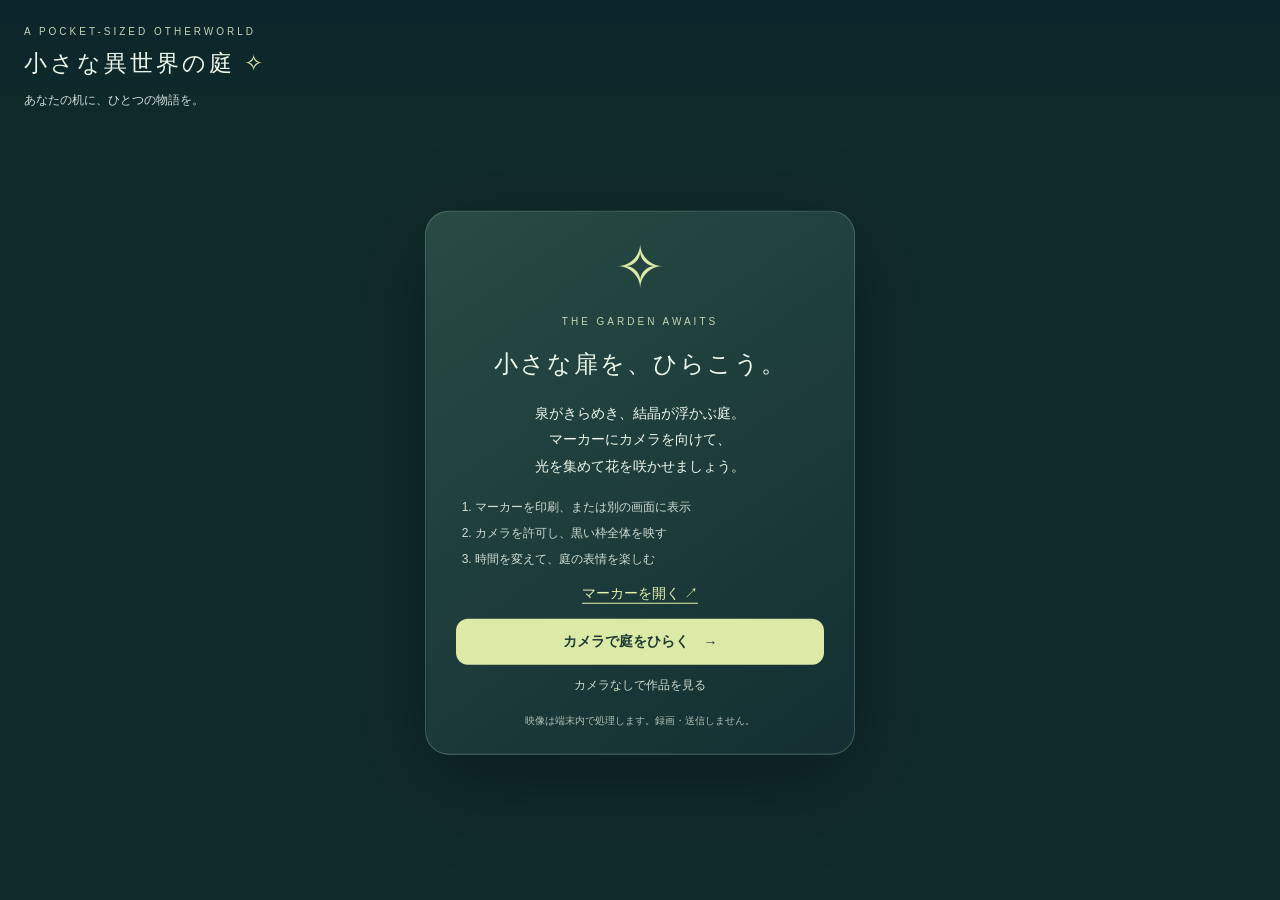
==== index.html @ b84da59b "Build original AR garden with custom marker and time controls" ====
<!doctype html>
<html lang="ja"><head><meta charset="utf-8"><meta name="viewport" content="width=device-width,initial-scale=1,viewport-fit=cover"><meta name="theme-color" content="#102b2b"><title>小さな異世界の庭</title><link rel="stylesheet" href="style.css"><script defer src="vendor/aframe.min.js"></script><script defer src="vendor/aframe-ar.js"></script><script defer src="garden.js"></script></head>
<body><header><span class="eyebrow">A POCKET-SIZED OTHERWORLD</span><h1>小さな異世界の庭<span> ✧</span></h1><p id="status" role="status">あなたの机に、ひとつの物語を。</p></header>
<main id="welcome" class="panel"><div class="sigil">✧</div><span class="eyebrow">THE GARDEN AWAITS</span><h2>小さな扉を、ひらこう。</h2><p>泉がきらめき、結晶が浮かぶ庭。<br>マーカーにカメラを向けて、<br>光を集めて花を咲かせましょう。</p><ol><li>マーカーを印刷、または別の画面に表示</li><li>カメラを許可し、黒い枠全体を映す</li><li>時間を変えて、庭の表情を楽しむ</li></ol><a href="marker.html" target="_blank" rel="noopener">マーカーを開く ↗</a><button id="start" class="primary">カメラで庭をひらく <span>→</span></button><button id="preview" class="quiet">カメラなしで作品を見る</button><small>映像は端末内で処理します。録画・送信しません。</small></main>
<div id="scene-host"></div><div id="reticle" hidden><i></i><p>黒い枠全体を映してください</p></div>
<section id="controls" class="controls" hidden aria-label="庭の操作"><div class="mode-label"><span id="season">DAYLIGHT / 木漏れ日の庭</span><button id="help" class="quiet">使い方</button></div><div class="segments" aria-label="時間帯"><button data-time="day" aria-pressed="true">☀ 昼</button><button data-time="dusk" aria-pressed="false">◒ 夕暮れ</button><button data-time="night" aria-pressed="false">☾ 夜</button></div><div class="actions"><button id="wish" class="primary">✧ 光を集める <span id="count">0 / 5</span></button><button id="motion" aria-pressed="false" aria-label="アニメーションを一時停止">Ⅱ</button></div><p id="hint" role="status">5つの光で、泉のまわりに花が咲きます。</p><div class="footer"><span id="view-label">MARKER AR</span><button id="reset" class="quiet">はじめから</button><button id="exit" class="quiet">終了</button></div></section>
<dialog id="guide"><h2>庭の楽しみ方</h2><p>明るい場所で、マーカーを平らに置き、30〜60 cmほど離して黒い枠をすべて映してください。反射や強い影を避けましょう。</p><p>時間を切り替えるとCGの光や泉の色が変わります。実写映像の明るさは変わりません。</p><p>カメラが使えない場合は、Safari / Chromeで直接URLを開き、サイトのカメラ許可をご確認ください。</p><a href="marker.html" target="_blank" rel="noopener">マーカーを表示 ↗</a><button id="close-guide" class="primary">庭にもどる</button></dialog>
<noscript>このアプリにはJavaScriptとカメラの許可が必要です。</noscript></body></html>
---- style.css ----
:root{color-scheme:dark;--ink:#edf8e9;--gold:#dceaa7;--glass:rgba(14,38,37,.91)}*{box-sizing:border-box}body{margin:0;background:#102b2b;color:var(--ink);font-family:"Yu Gothic",Meiryo,sans-serif;font-size:14px;overflow:hidden}body.active{background:transparent}body.preview{background:radial-gradient(ellipse at 50% 40%,#355a58,#0c242d 75%)}header{position:fixed;z-index:5;top:0;left:0;width:100%;padding:calc(22px + env(safe-area-inset-top)) 24px 18px;background:linear-gradient(#0b252be8,transparent);pointer-events:none}.eyebrow{font-size:10px;letter-spacing:3px;color:#c5d4b1}h1{font-family:serif;font-weight:500;letter-spacing:3px;font-size:23px;margin:10px 0}h1 span{color:var(--gold)}header p{font-size:12px;color:#d1dfd6;margin:8px 0}.panel{position:absolute;z-index:6;top:50%;left:50%;transform:translate(-50%,-44%);width:min(430px,calc(100% - 36px));padding:26px 30px;text-align:center;background:linear-gradient(145deg,#284b44,#132f32);border:1px solid #b9d4ae44;border-radius:24px;box-shadow:0 24px 90px #0005}.sigil{color:var(--gold);font-family:serif;font-size:60px;line-height:1;margin-bottom:14px}h2{font-family:serif;font-size:24px;font-weight:500;letter-spacing:2px}p{line-height:1.9}ol{text-align:left;padding-left:19px;font-size:12px;line-height:2.2;color:#cfddd1}a{color:#e3efad;text-underline-offset:5px}button{font:inherit;color:inherit;cursor:pointer;border:1px solid #d8e7bd33;border-radius:12px;background:#ffffff09;min-height:46px;padding:10px 15px;touch-action:manipulation}button:focus-visible,a:focus-visible{outline:3px solid #f6da83;outline-offset:3px}button:disabled{opacity:.45;cursor:default}.primary{background:var(--gold);color:#1c3932;border:0;font-weight:bold;display:flex;justify-content:space-between;align-items:center;gap:15px}.panel button{width:100%;margin-top:16px;justify-content:center}.panel .quiet{margin-top:3px}small{display:block;font-size:10px;color:#acbfb5;margin-top:10px}.quiet{background:none;border:0;font-size:12px;min-height:36px;color:#cbdcca;padding:6px 10px}.controls{position:fixed;z-index:5;bottom:calc(16px + env(safe-area-inset-bottom));left:50%;transform:translateX(-50%);width:min(440px,calc(100% - 28px));background:var(--glass);backdrop-filter:blur(14px);padding:12px 16px;border:1px solid #cbe3bc44;border-radius:20px;box-shadow:0 12px 40px #0003}.mode-label,.footer{display:flex;align-items:center;justify-content:space-between;font-size:10px;letter-spacing:1px}.segments{display:flex;gap:5px;padding:4px;background:#0002;border-radius:14px}.segments button{flex:1;border:0}.segments [aria-pressed=true]{background:#dceaa7;color:#203e35}.actions{display:flex;gap:8px;margin-top:12px}.actions .primary{flex:1}.controls p{text-align:center;font-size:11px;margin:10px 0 2px;color:#cedec5}.footer{color:#95b9ab;font-size:9px}#scene-host,a-scene{position:fixed!important;inset:0;width:100%;height:100%}#reticle{position:fixed;z-index:3;top:40%;left:50%;transform:translate(-50%,-50%);text-align:center;color:#fff;text-shadow:0 1px 5px #000}#reticle i{display:block;width:160px;height:160px;margin:auto;border:1px solid #e1efbeaa;border-radius:24px}#reticle p{font-size:12px;white-space:nowrap}dialog{background:#153734;color:var(--ink);border:1px solid #9abfa4;border-radius:20px;padding:25px;max-width:380px;width:90%;z-index:20}dialog::backdrop{background:#0008}dialog button{margin-top:24px;width:100%;justify-content:center}[hidden]{display:none!important}@media(max-height:720px){.panel{padding:16px 23px;transform:translate(-50%,-40%)}.sigil{font-size:35px;margin-bottom:5px}.panel h2{font-size:21px;margin:12px 0}.panel p{font-size:12px}.panel ol{line-height:1.8}.controls{bottom:8px;padding:8px 12px}header{padding-top:14px}}@media(prefers-reduced-motion:reduce){*{scroll-behavior:auto}}
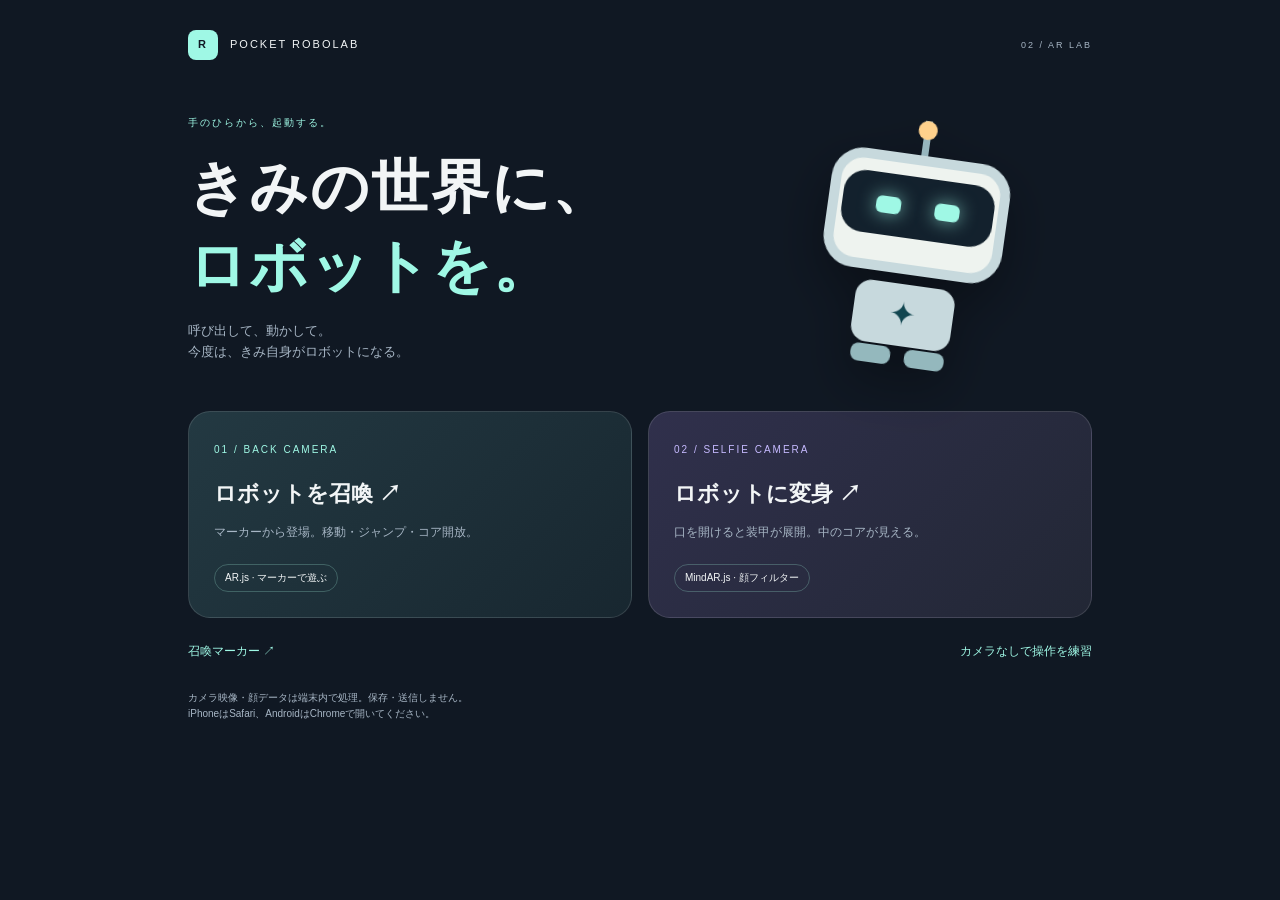
==== commit 9772df5e: "Build playable robot AR and mouth-driven face armor" ====
--- a/index.html
+++ b/index.html
@@ -1,8 +1 @@
-<!doctype html>
-<html lang="ja"><head><meta charset="utf-8"><meta name="viewport" content="width=device-width,initial-scale=1,viewport-fit=cover"><meta name="theme-color" content="#102b2b"><title>小さな異世界の庭</title><link rel="stylesheet" href="style.css"><script defer src="vendor/aframe.min.js"></script><script defer src="vendor/aframe-ar.js"></script><script defer src="garden.js"></script></head>
-<body><header><span class="eyebrow">A POCKET-SIZED OTHERWORLD</span><h1>小さな異世界の庭<span> ✧</span></h1><p id="status" role="status">あなたの机に、ひとつの物語を。</p></header>
-<main id="welcome" class="panel"><div class="sigil">✧</div><span class="eyebrow">THE GARDEN AWAITS</span><h2>小さな扉を、ひらこう。</h2><p>泉がきらめき、結晶が浮かぶ庭。<br>マーカーにカメラを向けて、<br>光を集めて花を咲かせましょう。</p><ol><li>マーカーを印刷、または別の画面に表示</li><li>カメラを許可し、黒い枠全体を映す</li><li>時間を変えて、庭の表情を楽しむ</li></ol><a href="marker.html" target="_blank" rel="noopener">マーカーを開く ↗</a><button id="start" class="primary">カメラで庭をひらく <span>→</span></button><button id="preview" class="quiet">カメラなしで作品を見る</button><small>映像は端末内で処理します。録画・送信しません。</small></main>
-<div id="scene-host"></div><div id="reticle" hidden><i></i><p>黒い枠全体を映してください</p></div>
-<section id="controls" class="controls" hidden aria-label="庭の操作"><div class="mode-label"><span id="season">DAYLIGHT / 木漏れ日の庭</span><button id="help" class="quiet">使い方</button></div><div class="segments" aria-label="時間帯"><button data-time="day" aria-pressed="true">☀ 昼</button><button data-time="dusk" aria-pressed="false">◒ 夕暮れ</button><button data-time="night" aria-pressed="false">☾ 夜</button></div><div class="actions"><button id="wish" class="primary">✧ 光を集める <span id="count">0 / 5</span></button><button id="motion" aria-pressed="false" aria-label="アニメーションを一時停止">Ⅱ</button></div><p id="hint" role="status">5つの光で、泉のまわりに花が咲きます。</p><div class="footer"><span id="view-label">MARKER AR</span><button id="reset" class="quiet">はじめから</button><button id="exit" class="quiet">終了</button></div></section>
-<dialog id="guide"><h2>庭の楽しみ方</h2><p>明るい場所で、マーカーを平らに置き、30〜60 cmほど離して黒い枠をすべて映してください。反射や強い影を避けましょう。</p><p>時間を切り替えるとCGの光や泉の色が変わります。実写映像の明るさは変わりません。</p><p>カメラが使えない場合は、Safari / Chromeで直接URLを開き、サイトのカメラ許可をご確認ください。</p><a href="marker.html" target="_blank" rel="noopener">マーカーを表示 ↗</a><button id="close-guide" class="primary">庭にもどる</button></dialog>
-<noscript>このアプリにはJavaScriptとカメラの許可が必要です。</noscript></body></html>
+<!doctype html><html lang="ja"><head><meta charset="utf-8"><meta name="viewport" content="width=device-width,initial-scale=1,viewport-fit=cover"><meta name="theme-color" content="#101823"><title>ポケット・ロボラボ</title><link rel="stylesheet" href="lab.css"></head><body class="home"><main class="landing"><div class="brand"><b>R</b> POCKET ROBOLAB <small>02 / AR LAB</small></div><div class="intro"><span class="kicker">手のひらから、起動する。</span><h1>きみの世界に、<br><em>ロボットを。</em></h1><p>呼び出して、動かして。<br>今度は、きみ自身がロボットになる。</p><div class="bot-art" aria-hidden="true"><div class="antenna"></div><div class="head"><div class="visor"><i></i><i></i></div></div><div class="torso">✦</div><div class="feet"></div></div></div><nav class="modes"><a class="mode-card" href="play.html"><span class="kicker">01 / BACK CAMERA</span><h2>ロボットを召喚 ↗</h2><p>マーカーから登場。移動・ジャンプ・コア開放。</p><span class="pill">AR.js · マーカーで遊ぶ</span></a><a class="mode-card face-card" href="face.html"><span class="kicker">02 / SELFIE CAMERA</span><h2>ロボットに変身 ↗</h2><p>口を開けると装甲が展開。中のコアが見える。</p><span class="pill">MindAR.js · 顔フィルター</span></a></nav><div class="links"><a href="marker.html">召喚マーカー ↗</a><a href="play.html?preview=1">カメラなしで操作を練習</a></div><p class="privacy">カメラ映像・顔データは端末内で処理。保存・送信しません。<br>iPhoneはSafari、AndroidはChromeで開いてください。</p></main></body></html>
--- a/lab.css
+++ b/lab.css
@@ -0,0 +1 @@
+:root{color-scheme:dark;--bg:#101823;--text:#f2f5f6;--muted:#a7b6c5;--accent:#9ff8e5;--line:#ffffff20}*{box-sizing:border-box}body{margin:0;font:14px/1.6 'Yu Gothic',Meiryo,sans-serif;color:var(--text);background:var(--bg)}a{color:inherit;text-decoration:none}button,a,input{-webkit-tap-highlight-color:transparent}button{font:inherit;cursor:pointer;color:inherit;border:1px solid var(--line);background:#243343;border-radius:14px;min-height:48px;padding:10px 16px;touch-action:manipulation}button:disabled{opacity:.4;cursor:default}button:focus-visible,a:focus-visible,input:focus-visible{outline:3px solid #ffcf81;outline-offset:4px}.landing{max-width:960px;margin:auto;padding:30px 28px}.brand{display:flex;align-items:center;gap:12px;font-size:11px;letter-spacing:2px}.brand b{display:grid;place-items:center;background:var(--accent);color:var(--bg);width:30px;height:30px;border-radius:8px}.brand small{margin-left:auto;font-size:9px;color:var(--muted)}.intro{position:relative;padding:50px 0 35px}.kicker{font-size:10px;color:var(--accent);letter-spacing:2px}h1{font-size:clamp(32px,5vw,58px);letter-spacing:2px;line-height:1.35;margin:16px 0}h1 em{font-style:normal;color:var(--accent)}.intro p{color:var(--muted);font-size:13px}.modes{display:grid;grid-template-columns:1fr 1fr;gap:16px}.mode-card{display:block;border:1px solid var(--line);background:linear-gradient(135deg,#233942,#182730);border-radius:22px;padding:25px}.mode-card h2{font-size:22px;margin:17px 0 6px}.mode-card p{font-size:12px;color:var(--muted)}.pill{display:inline-block;font-size:10px;border:1px solid #8bcbbb50;border-radius:20px;padding:5px 10px;margin-top:10px}.face-card{background:linear-gradient(135deg,#30304c,#222735)}.face-card .kicker{color:#c6baff}.links{display:flex;justify-content:space-between;gap:16px;margin-top:24px;font-size:12px;color:var(--accent)}.privacy{color:var(--muted);font-size:10px;margin-top:28px}.bot-art{position:absolute;right:10%;top:75px;width:180px;height:230px;transform:rotate(8deg);filter:drop-shadow(0 20px 25px #0005)}.head{position:absolute;top:20px;width:180px;height:120px;border:10px solid #c7d9dd;border-radius:32px;background:#eef3ef}.visor{background:#13212d;border-radius:22px;margin:12px 4px;height:62px;display:flex;justify-content:space-evenly;align-items:center}.visor i{width:25px;height:17px;background:var(--accent);border-radius:6px;box-shadow:0 0 18px #9ff8e5aa}.antenna{position:absolute;top:-15px;left:86px;width:7px;height:40px;background:#97b6be}.antenna:before{content:'';position:absolute;top:0;left:-6px;width:19px;height:19px;border-radius:50%;background:#ffd18c}.torso{position:absolute;top:150px;left:40px;width:100px;height:62px;background:#c7d9dd;border-radius:16px;display:grid;place-items:center;color:#114650;font-size:32px}.feet{position:absolute;top:214px;left:43px;width:40px;height:18px;background:#94b8bd;border-radius:8px;box-shadow:54px 0 #94b8bd}.app{overflow:hidden;background:transparent}.app.preview{background:radial-gradient(ellipse at 50% 35%,#24465a,#101823 70%)}.topbar{position:fixed;z-index:10;top:0;left:0;right:0;padding:calc(18px + env(safe-area-inset-top)) 20px 26px;background:linear-gradient(#101823e8,transparent);pointer-events:none}.topbar a{pointer-events:auto;font-size:11px;color:#bacbd7}.topbar h1{font-size:21px;margin:10px 0 3px}.status{font-size:11px;color:var(--accent)}.start-panel{position:fixed;z-index:20;left:50%;top:48%;transform:translate(-50%,-50%);background:#192635f5;border:1px solid var(--line);border-radius:24px;padding:28px;width:min(400px,calc(100% - 36px));box-shadow:0 20px 80px #0005}.start-panel h2{font-size:25px;margin:5px 0 16px}.start-panel p{color:var(--muted);font-size:13px}.primary{background:var(--accent);color:#12272e;border:0;font-weight:bold}.start-panel button{width:100%;margin-top:16px}.start-panel a{display:inline-block;color:var(--accent);font-size:12px;margin-top:12px}.tiny{font-size:10px!important;color:var(--muted)}#stage{position:fixed;inset:0;overflow:hidden;z-index:0}a-scene{width:100%;height:100%}video{pointer-events:none}.dock{position:fixed;z-index:10;bottom:calc(14px + env(safe-area-inset-bottom));left:50%;transform:translateX(-50%);width:min(460px,calc(100% - 24px));padding:14px 16px;background:#162431ed;backdrop-filter:blur(16px);border:1px solid var(--line);border-radius:22px}.dock-head{display:flex;justify-content:space-between;align-items:center;font-size:10px;letter-spacing:1px;color:var(--muted)}.dock-head button{font-size:10px;min-height:32px;padding:4px 8px;background:none;border:0}.gamepad{display:flex;align-items:center;justify-content:space-between;gap:15px;padding-top:10px}.dpad{display:grid;grid-template-columns:44px 44px 44px;grid-template-rows:46px 46px;gap:4px;touch-action:none;user-select:none}.dpad button{padding:0;font-size:22px;min-height:44px;touch-action:none}.dpad [data-dir=up]{grid-column:2}.dpad [data-dir=left]{grid-column:1;grid-row:2}.dpad [data-dir=down]{grid-column:2;grid-row:2}.dpad [data-dir=right]{grid-column:3;grid-row:2}.dpad button.pressed{background:var(--accent);color:#12272e}.action-pad{display:grid;grid-template-columns:1fr 1fr;gap:7px;flex:1}.action-pad button{font-size:11px;padding:8px 3px;white-space:nowrap}.action-pad .core{grid-column:span 2;color:var(--accent)}.hint{text-align:center;color:var(--muted);font-size:10px;margin:12px 0 0}.swatches{display:flex;gap:8px;margin:12px 0}.swatches button{flex:1;font-size:12px;min-height:40px;padding:6px}.swatches [aria-pressed=true]{border-color:var(--accent);color:var(--accent)}.meter{height:5px;background:#ffffff1a;border-radius:10px;overflow:hidden;margin:12px 0}.meter i{display:block;height:100%;width:0;background:var(--accent)}.slider-row{display:flex;gap:15px;align-items:center;font-size:11px;color:var(--muted)}.slider-row input{width:100%;accent-color:var(--accent)}#tracking-hint{position:fixed;top:43%;left:50%;transform:translate(-50%,-50%);z-index:4;text-align:center;pointer-events:none;color:white;text-shadow:0 2px 6px black;font-size:12px}.scan-frame{width:160px;height:160px;border:1px solid #9ff8e580;border-radius:24px;margin:auto auto 16px}#error{color:#ffd5b3;font-size:12px}.face-dock{max-width:420px}.home-return{display:block;margin-top:14px;text-align:center;font-size:11px;color:var(--muted)}[hidden]{display:none!important}@media(max-width:600px){.landing{padding:22px}.intro{padding:35px 0 25px}.intro h1{font-size:34px}.bot-art{right:0;top:70px;transform:scale(.62) rotate(8deg);transform-origin:right top}.modes{grid-template-columns:1fr;gap:12px}.mode-card{padding:19px 22px}.mode-card h2{font-size:21px;margin-top:10px}.mode-card p{margin:5px 0}.pill{margin-top:7px}.intro p{font-size:12px}.links{font-size:11px}}@media(max-height:640px){.topbar{padding:10px 16px}.dock{bottom:6px;padding:8px 12px}.hint{margin-top:6px}.start-panel{top:47%;padding:20px}.topbar h1{font-size:18px}}
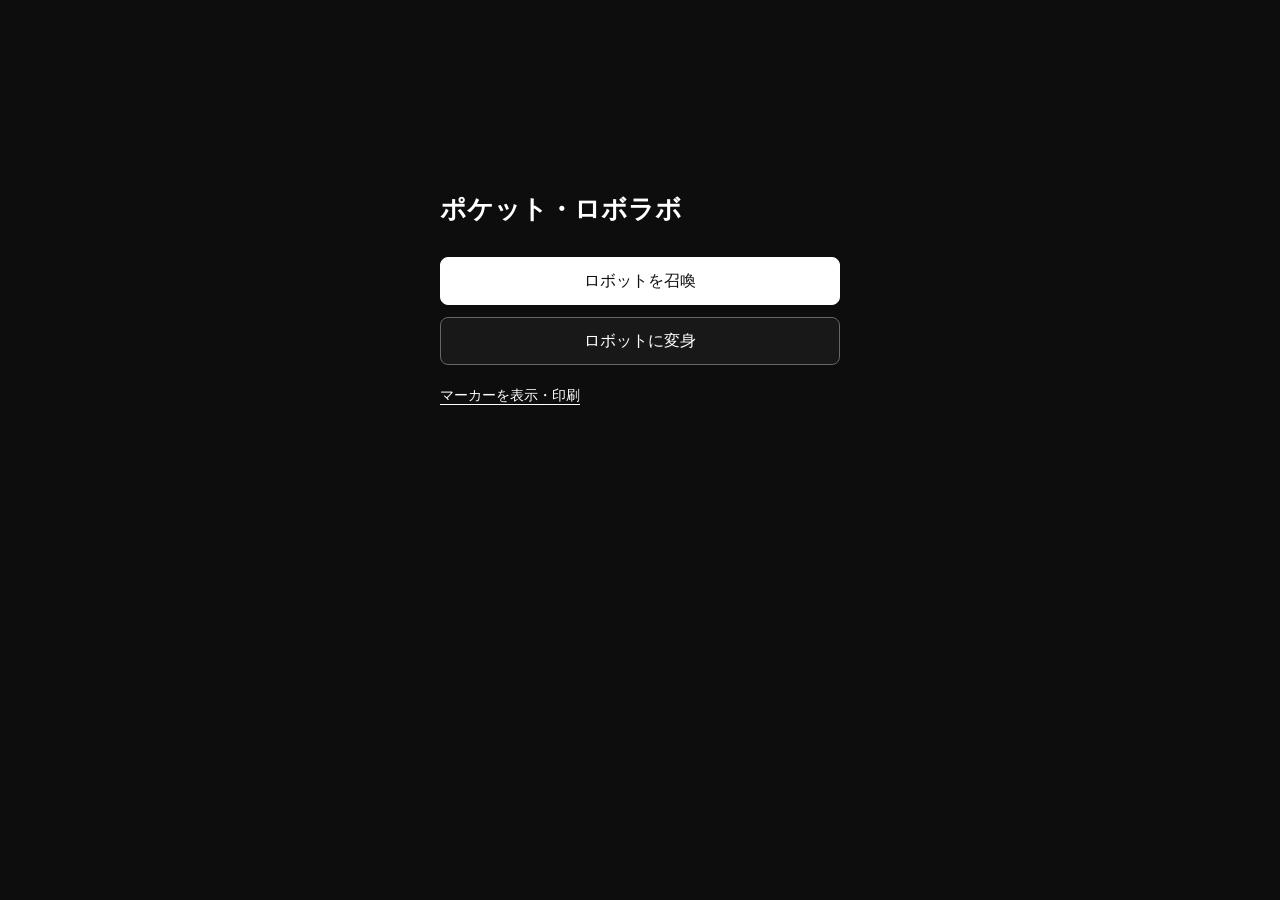
==== commit 5dc3dcb8: "Simplify robot modes and use a monochrome design" ====
--- a/index.html
+++ b/index.html
@@ -1 +1,21 @@
-<!doctype html><html lang="ja"><head><meta charset="utf-8"><meta name="viewport" content="width=device-width,initial-scale=1,viewport-fit=cover"><meta name="theme-color" content="#101823"><title>ポケット・ロボラボ</title><link rel="stylesheet" href="lab.css"></head><body class="home"><main class="landing"><div class="brand"><b>R</b> POCKET ROBOLAB <small>02 / AR LAB</small></div><div class="intro"><span class="kicker">手のひらから、起動する。</span><h1>きみの世界に、<br><em>ロボットを。</em></h1><p>呼び出して、動かして。<br>今度は、きみ自身がロボットになる。</p><div class="bot-art" aria-hidden="true"><div class="antenna"></div><div class="head"><div class="visor"><i></i><i></i></div></div><div class="torso">✦</div><div class="feet"></div></div></div><nav class="modes"><a class="mode-card" href="play.html"><span class="kicker">01 / BACK CAMERA</span><h2>ロボットを召喚 ↗</h2><p>マーカーから登場。移動・ジャンプ・コア開放。</p><span class="pill">AR.js · マーカーで遊ぶ</span></a><a class="mode-card face-card" href="face.html"><span class="kicker">02 / SELFIE CAMERA</span><h2>ロボットに変身 ↗</h2><p>口を開けると装甲が展開。中のコアが見える。</p><span class="pill">MindAR.js · 顔フィルター</span></a></nav><div class="links"><a href="marker.html">召喚マーカー ↗</a><a href="play.html?preview=1">カメラなしで操作を練習</a></div><p class="privacy">カメラ映像・顔データは端末内で処理。保存・送信しません。<br>iPhoneはSafari、AndroidはChromeで開いてください。</p></main></body></html>
+<!doctype html>
+<html lang="ja">
+<head>
+  <meta charset="utf-8">
+  <meta name="viewport" content="width=device-width,initial-scale=1,viewport-fit=cover">
+  <title>ポケット・ロボラボ</title>
+  <link rel="stylesheet" href="lab.css?v=3">
+
+</head>
+
+<body class="home">
+  <main>
+    <h1>ポケット・ロボラボ</h1>
+    <nav class="menu">
+      <a class="button primary" href="play.html">ロボットを召喚</a>
+      <a class="button" href="face.html">ロボットに変身</a>
+    </nav>
+    <a class="text-link" href="marker.html">マーカーを表示・印刷</a>
+  </main>
+</body>
+</html>
--- a/lab.css
+++ b/lab.css
@@ -1 +1,93 @@
-:root{color-scheme:dark;--bg:#101823;--text:#f2f5f6;--muted:#a7b6c5;--accent:#9ff8e5;--line:#ffffff20}*{box-sizing:border-box}body{margin:0;font:14px/1.6 'Yu Gothic',Meiryo,sans-serif;color:var(--text);background:var(--bg)}a{color:inherit;text-decoration:none}button,a,input{-webkit-tap-highlight-color:transparent}button{font:inherit;cursor:pointer;color:inherit;border:1px solid var(--line);background:#243343;border-radius:14px;min-height:48px;padding:10px 16px;touch-action:manipulation}button:disabled{opacity:.4;cursor:default}button:focus-visible,a:focus-visible,input:focus-visible{outline:3px solid #ffcf81;outline-offset:4px}.landing{max-width:960px;margin:auto;padding:30px 28px}.brand{display:flex;align-items:center;gap:12px;font-size:11px;letter-spacing:2px}.brand b{display:grid;place-items:center;background:var(--accent);color:var(--bg);width:30px;height:30px;border-radius:8px}.brand small{margin-left:auto;font-size:9px;color:var(--muted)}.intro{position:relative;padding:50px 0 35px}.kicker{font-size:10px;color:var(--accent);letter-spacing:2px}h1{font-size:clamp(32px,5vw,58px);letter-spacing:2px;line-height:1.35;margin:16px 0}h1 em{font-style:normal;color:var(--accent)}.intro p{color:var(--muted);font-size:13px}.modes{display:grid;grid-template-columns:1fr 1fr;gap:16px}.mode-card{display:block;border:1px solid var(--line);background:linear-gradient(135deg,#233942,#182730);border-radius:22px;padding:25px}.mode-card h2{font-size:22px;margin:17px 0 6px}.mode-card p{font-size:12px;color:var(--muted)}.pill{display:inline-block;font-size:10px;border:1px solid #8bcbbb50;border-radius:20px;padding:5px 10px;margin-top:10px}.face-card{background:linear-gradient(135deg,#30304c,#222735)}.face-card .kicker{color:#c6baff}.links{display:flex;justify-content:space-between;gap:16px;margin-top:24px;font-size:12px;color:var(--accent)}.privacy{color:var(--muted);font-size:10px;margin-top:28px}.bot-art{position:absolute;right:10%;top:75px;width:180px;height:230px;transform:rotate(8deg);filter:drop-shadow(0 20px 25px #0005)}.head{position:absolute;top:20px;width:180px;height:120px;border:10px solid #c7d9dd;border-radius:32px;background:#eef3ef}.visor{background:#13212d;border-radius:22px;margin:12px 4px;height:62px;display:flex;justify-content:space-evenly;align-items:center}.visor i{width:25px;height:17px;background:var(--accent);border-radius:6px;box-shadow:0 0 18px #9ff8e5aa}.antenna{position:absolute;top:-15px;left:86px;width:7px;height:40px;background:#97b6be}.antenna:before{content:'';position:absolute;top:0;left:-6px;width:19px;height:19px;border-radius:50%;background:#ffd18c}.torso{position:absolute;top:150px;left:40px;width:100px;height:62px;background:#c7d9dd;border-radius:16px;display:grid;place-items:center;color:#114650;font-size:32px}.feet{position:absolute;top:214px;left:43px;width:40px;height:18px;background:#94b8bd;border-radius:8px;box-shadow:54px 0 #94b8bd}.app{overflow:hidden;background:transparent}.app.preview{background:radial-gradient(ellipse at 50% 35%,#24465a,#101823 70%)}.topbar{position:fixed;z-index:10;top:0;left:0;right:0;padding:calc(18px + env(safe-area-inset-top)) 20px 26px;background:linear-gradient(#101823e8,transparent);pointer-events:none}.topbar a{pointer-events:auto;font-size:11px;color:#bacbd7}.topbar h1{font-size:21px;margin:10px 0 3px}.status{font-size:11px;color:var(--accent)}.start-panel{position:fixed;z-index:20;left:50%;top:48%;transform:translate(-50%,-50%);background:#192635f5;border:1px solid var(--line);border-radius:24px;padding:28px;width:min(400px,calc(100% - 36px));box-shadow:0 20px 80px #0005}.start-panel h2{font-size:25px;margin:5px 0 16px}.start-panel p{color:var(--muted);font-size:13px}.primary{background:var(--accent);color:#12272e;border:0;font-weight:bold}.start-panel button{width:100%;margin-top:16px}.start-panel a{display:inline-block;color:var(--accent);font-size:12px;margin-top:12px}.tiny{font-size:10px!important;color:var(--muted)}#stage{position:fixed;inset:0;overflow:hidden;z-index:0}a-scene{width:100%;height:100%}video{pointer-events:none}.dock{position:fixed;z-index:10;bottom:calc(14px + env(safe-area-inset-bottom));left:50%;transform:translateX(-50%);width:min(460px,calc(100% - 24px));padding:14px 16px;background:#162431ed;backdrop-filter:blur(16px);border:1px solid var(--line);border-radius:22px}.dock-head{display:flex;justify-content:space-between;align-items:center;font-size:10px;letter-spacing:1px;color:var(--muted)}.dock-head button{font-size:10px;min-height:32px;padding:4px 8px;background:none;border:0}.gamepad{display:flex;align-items:center;justify-content:space-between;gap:15px;padding-top:10px}.dpad{display:grid;grid-template-columns:44px 44px 44px;grid-template-rows:46px 46px;gap:4px;touch-action:none;user-select:none}.dpad button{padding:0;font-size:22px;min-height:44px;touch-action:none}.dpad [data-dir=up]{grid-column:2}.dpad [data-dir=left]{grid-column:1;grid-row:2}.dpad [data-dir=down]{grid-column:2;grid-row:2}.dpad [data-dir=right]{grid-column:3;grid-row:2}.dpad button.pressed{background:var(--accent);color:#12272e}.action-pad{display:grid;grid-template-columns:1fr 1fr;gap:7px;flex:1}.action-pad button{font-size:11px;padding:8px 3px;white-space:nowrap}.action-pad .core{grid-column:span 2;color:var(--accent)}.hint{text-align:center;color:var(--muted);font-size:10px;margin:12px 0 0}.swatches{display:flex;gap:8px;margin:12px 0}.swatches button{flex:1;font-size:12px;min-height:40px;padding:6px}.swatches [aria-pressed=true]{border-color:var(--accent);color:var(--accent)}.meter{height:5px;background:#ffffff1a;border-radius:10px;overflow:hidden;margin:12px 0}.meter i{display:block;height:100%;width:0;background:var(--accent)}.slider-row{display:flex;gap:15px;align-items:center;font-size:11px;color:var(--muted)}.slider-row input{width:100%;accent-color:var(--accent)}#tracking-hint{position:fixed;top:43%;left:50%;transform:translate(-50%,-50%);z-index:4;text-align:center;pointer-events:none;color:white;text-shadow:0 2px 6px black;font-size:12px}.scan-frame{width:160px;height:160px;border:1px solid #9ff8e580;border-radius:24px;margin:auto auto 16px}#error{color:#ffd5b3;font-size:12px}.face-dock{max-width:420px}.home-return{display:block;margin-top:14px;text-align:center;font-size:11px;color:var(--muted)}[hidden]{display:none!important}@media(max-width:600px){.landing{padding:22px}.intro{padding:35px 0 25px}.intro h1{font-size:34px}.bot-art{right:0;top:70px;transform:scale(.62) rotate(8deg);transform-origin:right top}.modes{grid-template-columns:1fr;gap:12px}.mode-card{padding:19px 22px}.mode-card h2{font-size:21px;margin-top:10px}.mode-card p{margin:5px 0}.pill{margin-top:7px}.intro p{font-size:12px}.links{font-size:11px}}@media(max-height:640px){.topbar{padding:10px 16px}.dock{bottom:6px;padding:8px 12px}.hint{margin-top:6px}.start-panel{top:47%;padding:20px}.topbar h1{font-size:18px}}
+:root {
+  color-scheme: dark;
+  font: 16px/1.5 system-ui, sans-serif;
+  color: #fff;
+  background: #0d0d0d;
+}
+* { box-sizing: border-box; }
+body { margin: 0; }
+a { color: inherit; }
+button, .button {
+  display: inline-flex;
+  align-items: center;
+  justify-content: center;
+  min-height: 48px;
+  padding: 10px 16px;
+  border: 1px solid #666;
+  border-radius: 8px;
+  background: #181818;
+  color: #fff;
+  font: inherit;
+  text-decoration: none;
+  cursor: pointer;
+  touch-action: manipulation;
+}
+.primary, .dpad .pressed { background: #fff; border-color: #fff; color: #111; }
+button:disabled { opacity: .4; cursor: default; }
+:focus-visible { outline: 2px solid #fff; outline-offset: 4px; }
+[hidden] { display: none !important; }
+.home main {
+  width: min(100% - 40px, 400px);
+  margin: min(25vh, 190px) auto 40px;
+}
+h1 { font-size: 26px; margin: 0 0 28px; }
+.menu { display: grid; gap: 12px; }
+.text-link { font-size: 14px; text-underline-offset: 4px; }
+.home .text-link { display: inline-block; margin-top: 20px; }
+.app { overflow: hidden; background: transparent; }
+#stage { position: fixed; inset: 0; overflow: hidden; z-index: 0; }
+a-scene { width: 100%; height: 100%; }
+video { pointer-events: none; }
+.topbar {
+  position: fixed;
+  z-index: 10;
+  inset: 0 0 auto;
+  padding: calc(12px + env(safe-area-inset-top)) 16px 14px;
+  background: #111;
+  display: flex;
+  align-items: center;
+  flex-wrap: wrap;
+  gap: 2px 16px;
+}
+.topbar a { font-size: 14px; text-decoration: none; }
+.topbar h1 { font-size: 17px; margin: 0; }
+#status { margin: 0; width: 100%; font-size: 13px; color: #eee; }
+#status:empty, #error:empty { display: none; }
+.start-panel {
+  position: fixed;
+  z-index: 20;
+  top: 50%;
+  left: 50%;
+  transform: translate(-50%, -50%);
+  width: min(100% - 32px, 360px);
+  padding: 20px;
+  background: #111;
+  border: 1px solid #555;
+  border-radius: 10px;
+  display: grid;
+  gap: 12px;
+}
+.start-panel p { margin: 0; font-size: 14px; }
+.dock {
+  position: fixed;
+  z-index: 10;
+  bottom: calc(12px + env(safe-area-inset-bottom));
+  left: 50%;
+  transform: translateX(-50%);
+  display: flex;
+  justify-content: space-between;
+  align-items: end;
+  gap: 12px;
+  width: min(100% - 24px, 380px);
+  padding: 10px;
+  background: #111;
+  border: 1px solid #555;
+  border-radius: 10px;
+}
+.dock > button { flex: 1; }
+.dpad { display: grid; grid-template-columns: repeat(3, 48px); gap: 4px; user-select: none; }
+.dpad button { padding: 0; font-size: 22px; touch-action: none; }
+.dpad [data-dir=up] { grid-column: 2; }
+.dpad [data-dir=left] { grid-column: 1; grid-row: 2; }
+.dpad [data-dir=down] { grid-column: 2; grid-row: 2; }
+.dpad [data-dir=right] { grid-column: 3; grid-row: 2; }
